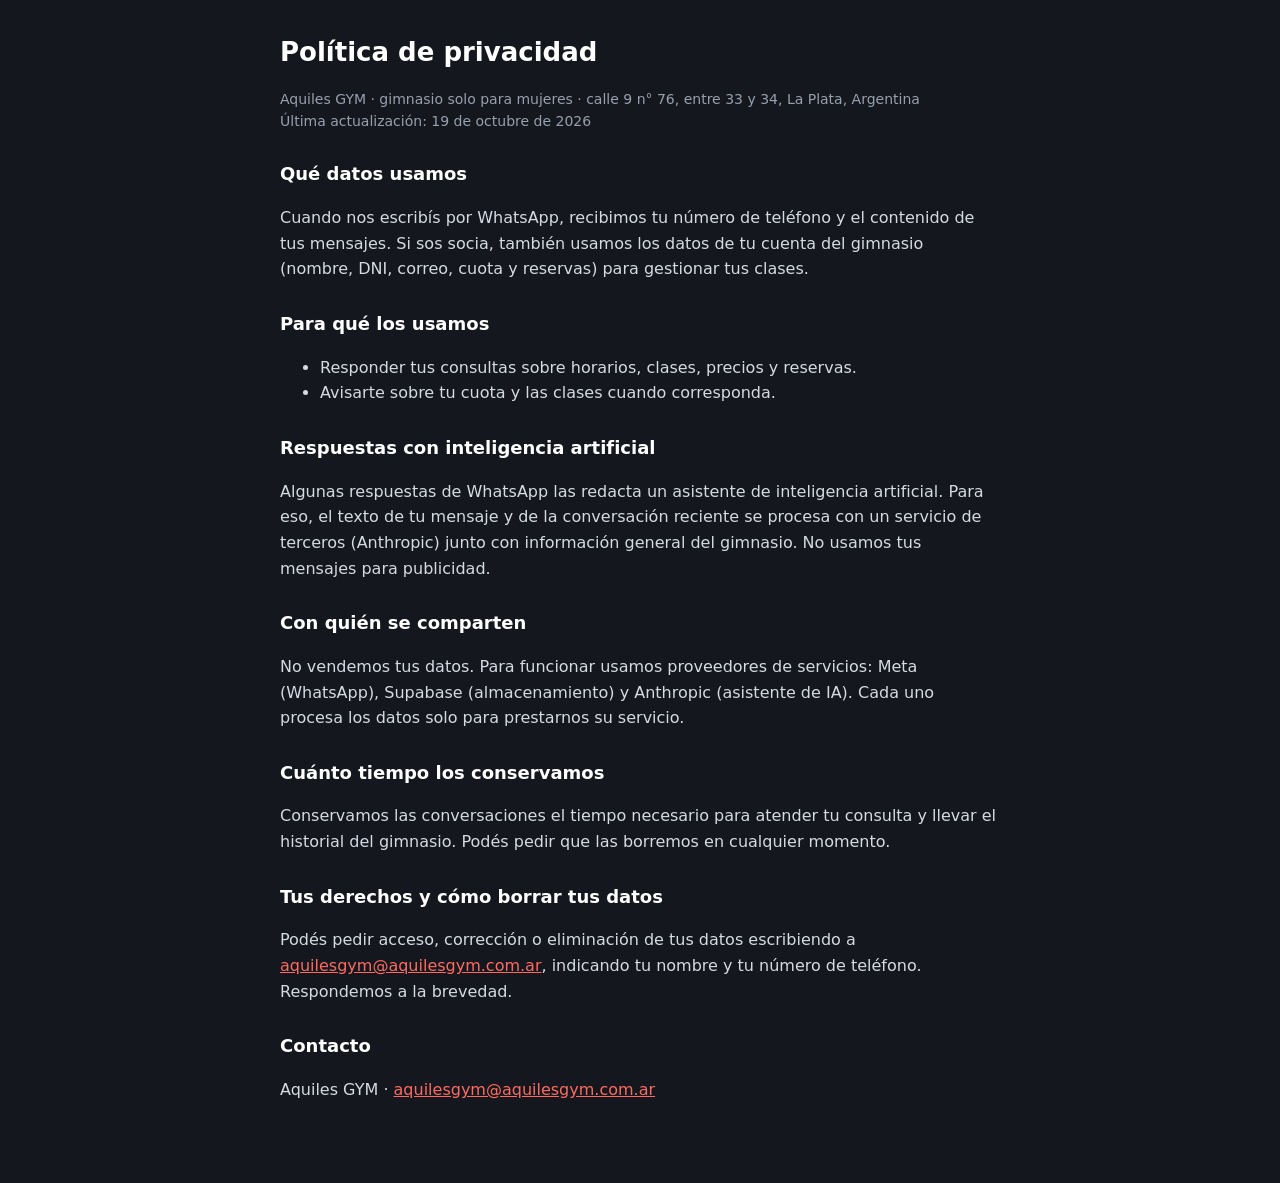
==== privacidad.html @ 2c6634c9 "Página de política de privacidad (requisito de Meta para el bot de WhatsApp) Co-Authored-By: Claude " ====
<!doctype html>
<html lang="es">
<head>
<meta charset="UTF-8" />
<meta name="viewport" content="width=device-width, initial-scale=1.0" />
<title>Política de privacidad · Aquiles GYM</title>
<style>
  body{margin:0;background:#14181e;color:#fff;font-family:system-ui,Arial,sans-serif;line-height:1.6}
  main{max-width:720px;margin:0 auto;padding:32px 20px 64px}
  h1{font-size:26px;margin:0 0 4px}
  h2{font-size:18px;margin:28px 0 6px}
  p,li{color:#d5dae3}
  a{color:#ff6a60}
  .mute{color:#97a0af;font-size:14px}
</style>
</head>
<body>
<main>
  <h1>Política de privacidad</h1>
  <p class="mute">Aquiles GYM · gimnasio solo para mujeres · calle 9 n° 76, entre 33 y 34, La Plata, Argentina<br/>Última actualización: 19 de octubre de 2026</p>

  <h2>Qué datos usamos</h2>
  <p>Cuando nos escribís por WhatsApp, recibimos tu número de teléfono y el contenido de tus mensajes. Si sos socia, también usamos los datos de tu cuenta del gimnasio (nombre, DNI, correo, cuota y reservas) para gestionar tus clases.</p>

  <h2>Para qué los usamos</h2>
  <ul>
    <li>Responder tus consultas sobre horarios, clases, precios y reservas.</li>
    <li>Avisarte sobre tu cuota y las clases cuando corresponda.</li>
  </ul>

  <h2>Respuestas con inteligencia artificial</h2>
  <p>Algunas respuestas de WhatsApp las redacta un asistente de inteligencia artificial. Para eso, el texto de tu mensaje y de la conversación reciente se procesa con un servicio de terceros (Anthropic) junto con información general del gimnasio. No usamos tus mensajes para publicidad.</p>

  <h2>Con quién se comparten</h2>
  <p>No vendemos tus datos. Para funcionar usamos proveedores de servicios: Meta (WhatsApp), Supabase (almacenamiento) y Anthropic (asistente de IA). Cada uno procesa los datos solo para prestarnos su servicio.</p>

  <h2>Cuánto tiempo los conservamos</h2>
  <p>Conservamos las conversaciones el tiempo necesario para atender tu consulta y llevar el historial del gimnasio. Podés pedir que las borremos en cualquier momento.</p>

  <h2>Tus derechos y cómo borrar tus datos</h2>
  <p>Podés pedir acceso, corrección o eliminación de tus datos escribiendo a <a href="mailto:aquilesgym@aquilesgym.com.ar">aquilesgym@aquilesgym.com.ar</a>, indicando tu nombre y tu número de teléfono. Respondemos a la brevedad.</p>

  <h2>Contacto</h2>
  <p>Aquiles GYM · <a href="mailto:aquilesgym@aquilesgym.com.ar">aquilesgym@aquilesgym.com.ar</a></p>
</main>
</body>
</html>
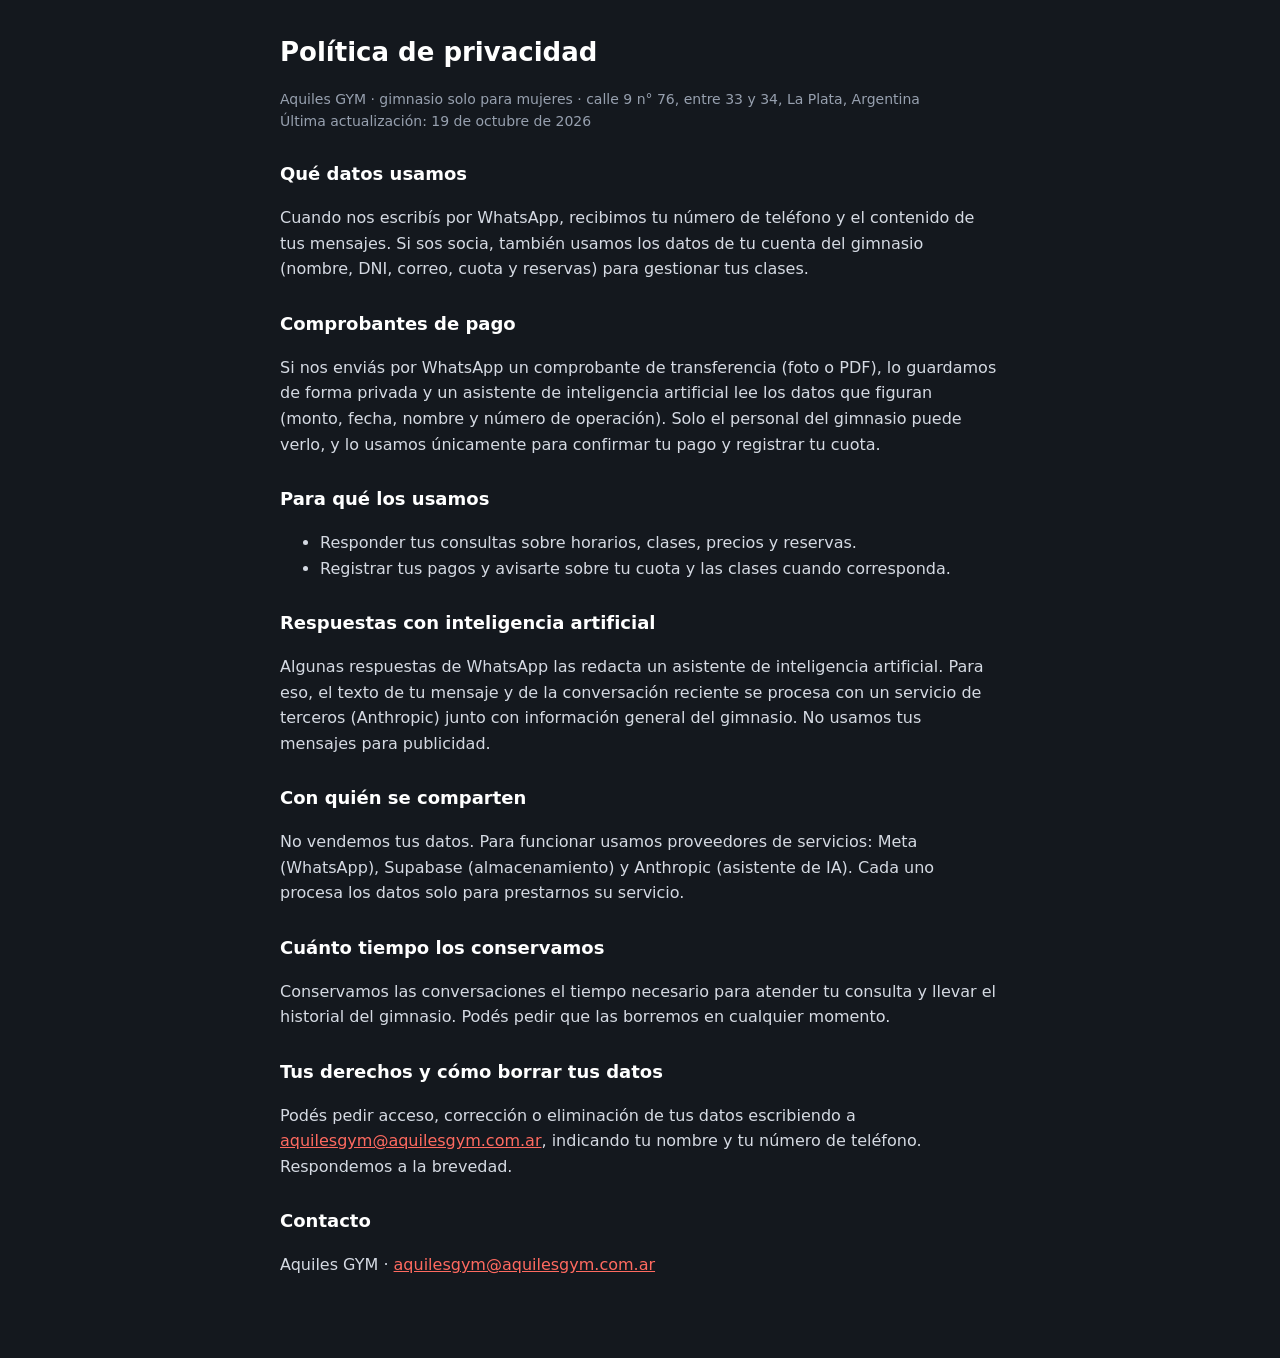
==== commit 6b9270c8: "Panel: pantalla Comprobantes (transferencias leídas por el bot de WhatsApp) y privacidad actualizada" ====
--- a/privacidad.html
+++ b/privacidad.html
@@ -22,10 +22,13 @@
   <h2>Qué datos usamos</h2>
   <p>Cuando nos escribís por WhatsApp, recibimos tu número de teléfono y el contenido de tus mensajes. Si sos socia, también usamos los datos de tu cuenta del gimnasio (nombre, DNI, correo, cuota y reservas) para gestionar tus clases.</p>
 
+  <h2>Comprobantes de pago</h2>
+  <p>Si nos enviás por WhatsApp un comprobante de transferencia (foto o PDF), lo guardamos de forma privada y un asistente de inteligencia artificial lee los datos que figuran (monto, fecha, nombre y número de operación). Solo el personal del gimnasio puede verlo, y lo usamos únicamente para confirmar tu pago y registrar tu cuota.</p>
+
   <h2>Para qué los usamos</h2>
   <ul>
     <li>Responder tus consultas sobre horarios, clases, precios y reservas.</li>
-    <li>Avisarte sobre tu cuota y las clases cuando corresponda.</li>
+    <li>Registrar tus pagos y avisarte sobre tu cuota y las clases cuando corresponda.</li>
   </ul>
 
   <h2>Respuestas con inteligencia artificial</h2>
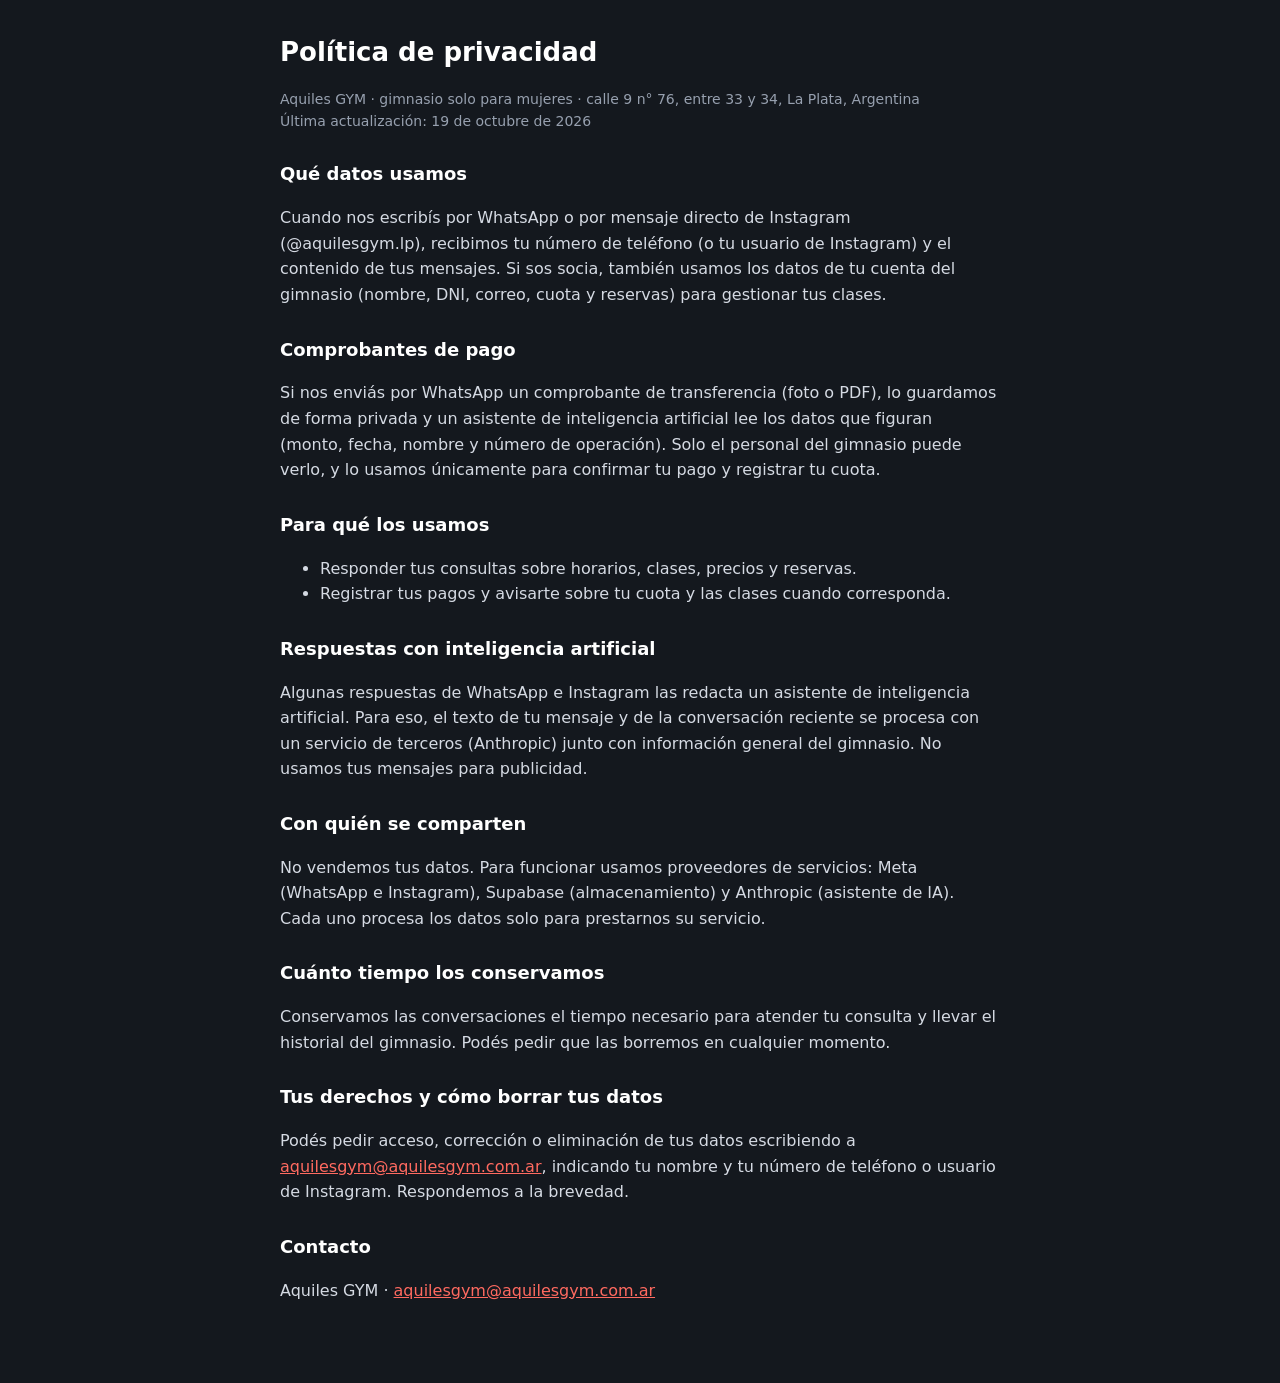
==== commit fbdfb80d: "Política de privacidad: incluye Instagram Co-Authored-By: Claude Sonnet 5.5 <noreply@anthropic.com>" ====
--- a/privacidad.html
+++ b/privacidad.html
@@ -20,7 +20,7 @@
   <p class="mute">Aquiles GYM · gimnasio solo para mujeres · calle 9 n° 76, entre 33 y 34, La Plata, Argentina<br/>Última actualización: 19 de octubre de 2026</p>
 
   <h2>Qué datos usamos</h2>
-  <p>Cuando nos escribís por WhatsApp, recibimos tu número de teléfono y el contenido de tus mensajes. Si sos socia, también usamos los datos de tu cuenta del gimnasio (nombre, DNI, correo, cuota y reservas) para gestionar tus clases.</p>
+  <p>Cuando nos escribís por WhatsApp o por mensaje directo de Instagram (@aquilesgym.lp), recibimos tu número de teléfono (o tu usuario de Instagram) y el contenido de tus mensajes. Si sos socia, también usamos los datos de tu cuenta del gimnasio (nombre, DNI, correo, cuota y reservas) para gestionar tus clases.</p>
 
   <h2>Comprobantes de pago</h2>
   <p>Si nos enviás por WhatsApp un comprobante de transferencia (foto o PDF), lo guardamos de forma privada y un asistente de inteligencia artificial lee los datos que figuran (monto, fecha, nombre y número de operación). Solo el personal del gimnasio puede verlo, y lo usamos únicamente para confirmar tu pago y registrar tu cuota.</p>
@@ -32,16 +32,16 @@
   </ul>
 
   <h2>Respuestas con inteligencia artificial</h2>
-  <p>Algunas respuestas de WhatsApp las redacta un asistente de inteligencia artificial. Para eso, el texto de tu mensaje y de la conversación reciente se procesa con un servicio de terceros (Anthropic) junto con información general del gimnasio. No usamos tus mensajes para publicidad.</p>
+  <p>Algunas respuestas de WhatsApp e Instagram las redacta un asistente de inteligencia artificial. Para eso, el texto de tu mensaje y de la conversación reciente se procesa con un servicio de terceros (Anthropic) junto con información general del gimnasio. No usamos tus mensajes para publicidad.</p>
 
   <h2>Con quién se comparten</h2>
-  <p>No vendemos tus datos. Para funcionar usamos proveedores de servicios: Meta (WhatsApp), Supabase (almacenamiento) y Anthropic (asistente de IA). Cada uno procesa los datos solo para prestarnos su servicio.</p>
+  <p>No vendemos tus datos. Para funcionar usamos proveedores de servicios: Meta (WhatsApp e Instagram), Supabase (almacenamiento) y Anthropic (asistente de IA). Cada uno procesa los datos solo para prestarnos su servicio.</p>
 
   <h2>Cuánto tiempo los conservamos</h2>
   <p>Conservamos las conversaciones el tiempo necesario para atender tu consulta y llevar el historial del gimnasio. Podés pedir que las borremos en cualquier momento.</p>
 
   <h2>Tus derechos y cómo borrar tus datos</h2>
-  <p>Podés pedir acceso, corrección o eliminación de tus datos escribiendo a <a href="mailto:aquilesgym@aquilesgym.com.ar">aquilesgym@aquilesgym.com.ar</a>, indicando tu nombre y tu número de teléfono. Respondemos a la brevedad.</p>
+  <p>Podés pedir acceso, corrección o eliminación de tus datos escribiendo a <a href="mailto:aquilesgym@aquilesgym.com.ar">aquilesgym@aquilesgym.com.ar</a>, indicando tu nombre y tu número de teléfono o usuario de Instagram. Respondemos a la brevedad.</p>
 
   <h2>Contacto</h2>
   <p>Aquiles GYM · <a href="mailto:aquilesgym@aquilesgym.com.ar">aquilesgym@aquilesgym.com.ar</a></p>
